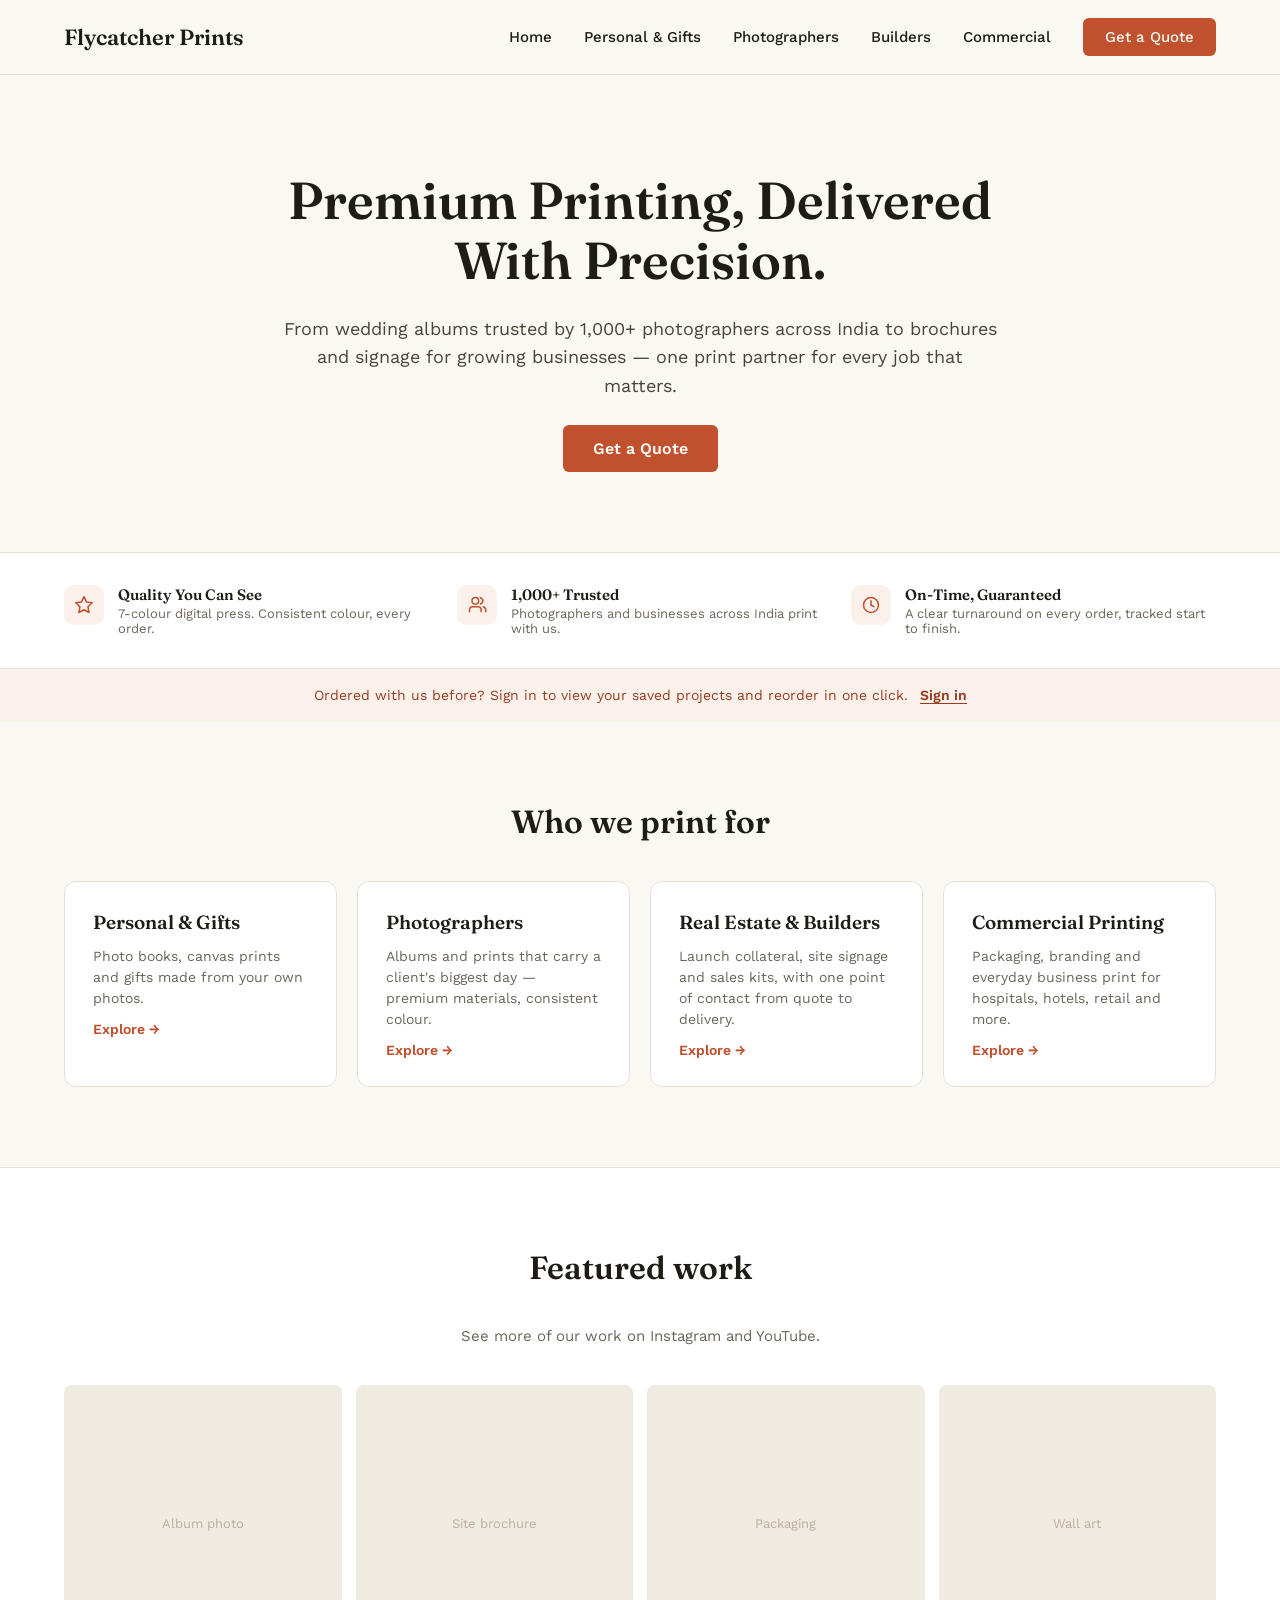
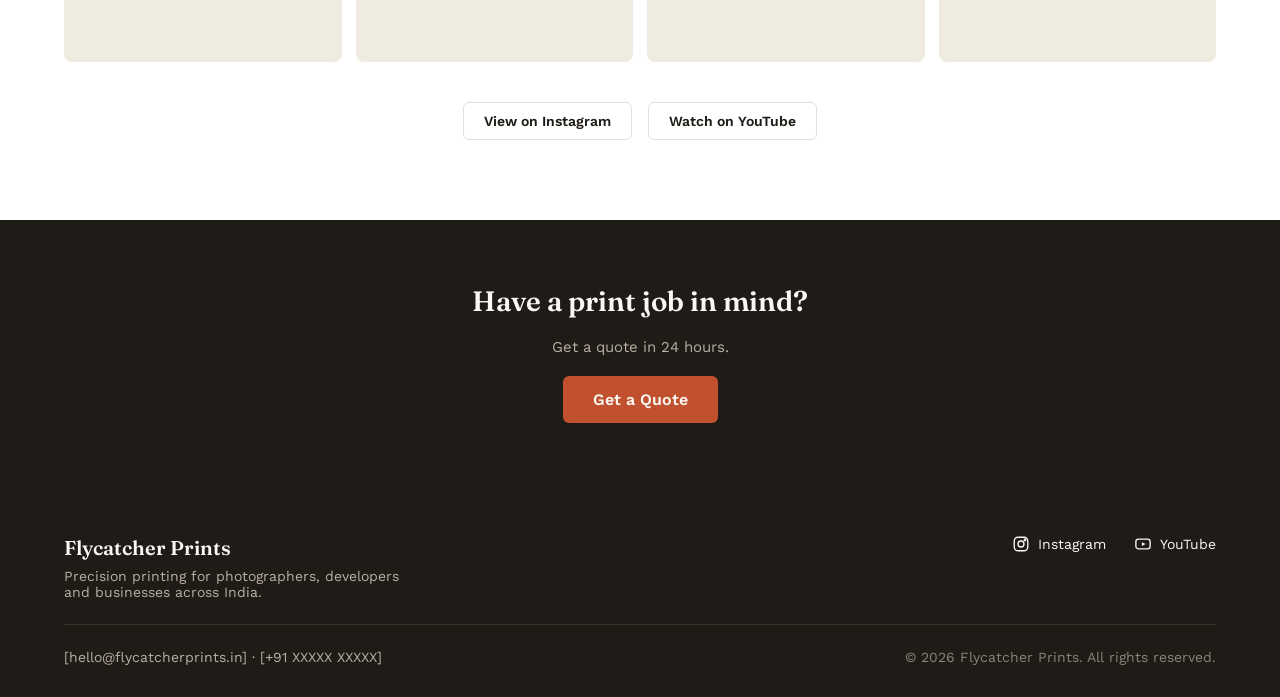
==== index.html @ 0218ae72 "Initial commit: Flycatcher Prints website (static HTML/CSS/JS)" ====
<!doctype html>
<html lang="en">
<head>
<meta charset="utf-8">
<meta name="viewport" content="width=device-width, initial-scale=1">
<title>Flycatcher Prints — Home</title>
<link rel="stylesheet" href="styles.css">
</head>
<body>

<header class="site-header">
  <a href="index.html" class="logo">Flycatcher Prints</a>
  <nav class="nav">
    <a href="index.html">Home</a>
    <a href="personal.html">Personal &amp; Gifts</a>
    <a href="photographers.html">Photographers</a>
    <a href="builders.html">Builders</a>
    <a href="commercial.html">Commercial</a>
    <a href="quote.html" class="cta">Get a Quote</a>
  </nav>
</header>

<section class="hero">
  <div class="hero-inner">
    <h1 class="display">Premium Printing, Delivered With Precision.</h1>
    <p>From wedding albums trusted by 1,000+ photographers across India to brochures and signage for growing businesses — one print partner for every job that matters.</p>
    <a href="quote.html" class="btn btn-lg">Get a Quote</a>
  </div>
</section>

<section class="trust-badges">
  <div class="container trust-grid">
    <div class="badge">
      <div class="badge-icon"><svg width="20" height="20" viewBox="0 0 24 24" fill="none" stroke="currentColor" stroke-width="1.8" stroke-linecap="round" stroke-linejoin="round"><path d="M12 2l2.9 6.3 6.9.9-5 4.9 1.2 6.9L12 17.7 5.9 21l1.2-6.9-5-4.9 6.9-.9L12 2z"/></svg></div>
      <div><div class="badge-title display">Quality You Can See</div><div class="badge-desc">7-colour digital press. Consistent colour, every order.</div></div>
    </div>
    <div class="badge">
      <div class="badge-icon"><svg width="20" height="20" viewBox="0 0 24 24" fill="none" stroke="currentColor" stroke-width="1.8" stroke-linecap="round" stroke-linejoin="round"><path d="M17 20v-2a4 4 0 0 0-4-4H7a4 4 0 0 0-4 4v2"/><circle cx="10" cy="7" r="4"/><path d="M22.5 20v-2a4 4 0 0 0-3-3.87"/><path d="M16 3.13a4 4 0 0 1 0 7.75"/></svg></div>
      <div><div class="badge-title display">1,000+ Trusted</div><div class="badge-desc">Photographers and businesses across India print with us.</div></div>
    </div>
    <div class="badge">
      <div class="badge-icon"><svg width="20" height="20" viewBox="0 0 24 24" fill="none" stroke="currentColor" stroke-width="1.8" stroke-linecap="round" stroke-linejoin="round"><circle cx="12" cy="12" r="9"/><path d="M12 7v5l3.5 2"/></svg></div>
      <div><div class="badge-title display">On-Time, Guaranteed</div><div class="badge-desc">A clear turnaround on every order, tracked start to finish.</div></div>
    </div>
  </div>
</section>

<section class="returning-strip">
  <div class="container returning-inner">
    <p>Ordered with us before? Sign in to view your saved projects and reorder in one click.</p>
    <a href="#">Sign in</a>
  </div>
</section>

<section class="section">
  <div class="section-inner">
    <h2 class="display">Who we print for</h2>
    <div class="card-grid">
      <a href="personal.html" class="card">
        <div class="card-title display">Personal &amp; Gifts</div>
        <div class="card-desc">Photo books, canvas prints and gifts made from your own photos.</div>
        <span class="card-link">Explore &rarr;</span>
      </a>
      <a href="photographers.html" class="card">
        <div class="card-title display">Photographers</div>
        <div class="card-desc">Albums and prints that carry a client's biggest day — premium materials, consistent colour.</div>
        <span class="card-link">Explore &rarr;</span>
      </a>
      <a href="builders.html" class="card">
        <div class="card-title display">Real Estate &amp; Builders</div>
        <div class="card-desc">Launch collateral, site signage and sales kits, with one point of contact from quote to delivery.</div>
        <span class="card-link">Explore &rarr;</span>
      </a>
      <a href="commercial.html" class="card">
        <div class="card-title display">Commercial Printing</div>
        <div class="card-desc">Packaging, branding and everyday business print for hospitals, hotels, retail and more.</div>
        <span class="card-link">Explore &rarr;</span>
      </a>
    </div>
  </div>
</section>

<section class="section" style="background:var(--surface);border-top:1px solid var(--border);">
  <div class="section-inner" style="text-align:center;">
    <h2 class="display">Featured work</h2>
    <p style="margin:0;color:var(--muted);font-size:15px;">See more of our work on Instagram and YouTube.</p>
    <div class="gallery">
      <div class="gtile square">Album photo</div>
      <div class="gtile square">Site brochure</div>
      <div class="gtile square">Packaging</div>
      <div class="gtile square">Wall art</div>
    </div>
    <div style="display:flex;gap:16px;justify-content:center;">
      <a href="#" style="color:var(--text);font-weight:600;font-size:14px;border:1px solid var(--border);padding:10px 20px;border-radius:6px;">View on Instagram</a>
      <a href="#" style="color:var(--text);font-weight:600;font-size:14px;border:1px solid var(--border);padding:10px 20px;border-radius:6px;">Watch on YouTube</a>
    </div>
  </div>
</section>

<section class="closing-cta">
  <h2 class="display">Have a print job in mind?</h2>
  <p>Get a quote in 24 hours.</p>
  <a href="quote.html" class="btn btn-lg">Get a Quote</a>
</section>

<footer class="site-footer">
  <div class="footer-top">
    <div class="footer-brand">
      <div class="footer-brand-name">Flycatcher Prints</div>
      <div class="footer-tagline">Precision printing for photographers, developers and businesses across India.</div>
    </div>
    <div class="footer-links">
      <a href="#" aria-label="Instagram" class="footer-link"><svg width="18" height="18" viewBox="0 0 24 24" fill="none" stroke="currentColor" stroke-width="1.8"><rect x="3" y="3" width="18" height="18" rx="5"/><circle cx="12" cy="12" r="4"/><circle cx="17.3" cy="6.7" r="1"/></svg>Instagram</a>
      <a href="#" aria-label="YouTube" class="footer-link"><svg width="18" height="18" viewBox="0 0 24 24" fill="none" stroke="currentColor" stroke-width="1.8"><rect x="2.5" y="5.5" width="19" height="13" rx="3.5"/><path d="M10.5 9.5l5 2.5-5 2.5z" fill="currentColor" stroke="none"/></svg>YouTube</a>
    </div>
  </div>
  <div class="footer-rule"></div>
  <div class="footer-bottom">
    <div class="footer-contact">[hello@flycatcherprints.in] &middot; [+91 XXXXX XXXXX]</div>
    <div class="footer-copy">&copy; 2026 Flycatcher Prints. All rights reserved.</div>
  </div>
</footer>

<script src="script.js"></script>
</body>
</html>
---- styles.css ----
@import url('https://fonts.googleapis.com/css2?family=Fraunces:opsz,wght@9..144,300;9..144,600&family=Work+Sans:wght@400;500;600&display=swap');

:root {
  --bg: #FAF8F3;
  --surface: #FFFFFF;
  --text: #1F1B16;
  --muted: #6B6459;
  --muted-2: #8A8377;
  --border: #E6E1D6;
  --accent: #C1502E;
  --accent-dark: #973D22;
  --accent-tint: #FBF1EA;
  --accent-tint-border: #E9C9B6;
  --footer-bg: #1F1B16;
  --footer-muted: #B8B0A2;
  --footer-border: #3A3428;
  --gallery-tile: #F0EBE0;
  --gallery-tile-text: #B8AFA0;
}

* { box-sizing: border-box; }

body {
  margin: 0;
  background: var(--bg);
  font-family: 'Work Sans', sans-serif;
  color: var(--text);
}

a { text-decoration: none; }

.display { font-family: 'Fraunces', serif; }

.container { max-width: 1160px; margin: 0 auto; }

/* Header */
.site-header {
  width: 100%;
  padding: 18px 64px;
  display: flex;
  align-items: center;
  justify-content: space-between;
  background: var(--bg);
  border-bottom: 1px solid var(--border);
  flex-wrap: wrap;
  gap: 16px;
}
.logo {
  font-family: 'Fraunces', serif;
  font-size: 22px;
  font-weight: 600;
  color: var(--text);
}
.nav { display: flex; align-items: center; gap: 32px; flex-wrap: wrap; }
.nav a { color: var(--text); font-size: 15px; font-weight: 500; }
.nav a:hover { color: var(--accent); }
.btn, .cta {
  display: inline-block;
  background: var(--accent);
  color: var(--bg) !important;
  padding: 10px 22px;
  border-radius: 6px;
  font-weight: 600;
  font-size: 15px;
  border: none;
  cursor: pointer;
}
.btn:hover, .cta:hover { background: var(--accent-dark); }
.btn-lg { padding: 14px 30px; font-size: 16px; }

/* Hero */
.hero {
  padding: 96px 64px 80px;
  display: flex;
  justify-content: center;
  text-align: center;
}
.hero-inner { max-width: 720px; display: flex; flex-direction: column; align-items: center; gap: 24px; }
.hero h1 { margin: 0; font-size: 52px; font-weight: 600; color: var(--text); line-height: 1.15; }
.hero p { margin: 0; font-size: 18px; color: #4A443A; line-height: 1.6; }

.page-hero { padding: 72px 64px 48px; display: flex; justify-content: center; text-align: center; }
.page-hero-inner { max-width: 760px; display: flex; flex-direction: column; align-items: center; gap: 20px; }
.eyebrow { color: var(--accent); font-weight: 600; font-size: 14px; letter-spacing: 0.04em; text-transform: uppercase; }
.page-hero h1 { margin: 0; font-size: 42px; font-weight: 600; color: var(--text); line-height: 1.2; }
.page-hero p { margin: 0; font-size: 17px; color: #4A443A; line-height: 1.6; }

/* Trust badges */
.trust-badges {
  padding: 32px 64px;
  background: var(--surface);
  border-top: 1px solid var(--border);
  border-bottom: 1px solid var(--border);
}
.trust-grid { display: grid; grid-template-columns: repeat(3, minmax(0, 1fr)); gap: 28px; }
.badge { display: flex; align-items: flex-start; gap: 14px; }
.badge-icon {
  flex: 0 0 auto; width: 40px; height: 40px; border-radius: 10px;
  background: var(--accent-tint); display: flex; align-items: center; justify-content: center; color: var(--accent);
}
.badge-title { font-size: 15px; font-weight: 600; color: var(--text); }
.badge-desc { font-size: 13px; color: var(--muted); margin-top: 2px; }

/* Returning customer strip */
.returning-strip {
  padding: 18px 64px;
  background: var(--accent-tint);
  display: flex;
  justify-content: center;
}
.returning-inner {
  display: flex; align-items: center; justify-content: space-between; flex-wrap: wrap; gap: 12px;
}
.returning-inner p { margin: 0; font-size: 14px; color: var(--accent-dark); }
.returning-inner a { font-size: 14px; font-weight: 600; color: var(--accent-dark); border-bottom: 1px solid var(--accent-dark); }

/* Section */
.section { padding: 80px 64px; display: flex; justify-content: center; }
.section-tight { padding: 56px 64px 24px; display: flex; justify-content: center; }
.section h2 { margin: 0; font-size: 32px; font-weight: 600; color: var(--text); text-align: center; }
.section-inner { max-width: 1160px; width: 100%; display: flex; flex-direction: column; gap: 40px; }

/* Cards (who we print for) */
.card-grid { display: grid; grid-template-columns: repeat(4, minmax(0, 1fr)); gap: 20px; }
.card {
  background: var(--surface); border: 1px solid var(--border); border-radius: 12px;
  padding: 28px; display: flex; flex-direction: column; gap: 12px; transition: border-color .15s;
}
.card:hover { border-color: var(--accent); }
.card-title { font-size: 19px; font-weight: 600; color: var(--text); }
.card-desc { color: var(--muted); font-size: 14px; line-height: 1.5; }
.card-link { color: var(--accent); font-size: 14px; font-weight: 600; }

/* Product items */
.item-grid { display: grid; grid-template-columns: repeat(3, minmax(0, 1fr)); gap: 20px; }
.item-grid.cols-4 { grid-template-columns: repeat(4, minmax(0, 1fr)); }
.item {
  background: var(--surface); border: 1px solid var(--border); border-radius: 12px;
  padding: 24px; display: flex; flex-direction: column; gap: 6px;
}
.item-title { font-size: 17px; font-weight: 600; color: var(--text); }
.item-desc { font-size: 14px; color: var(--muted); }
.item-turn { font-size: 12px; color: var(--accent); font-weight: 600; margin-top: 6px; }

/* Chips */
.chip-row { display: flex; flex-wrap: wrap; gap: 10px; }
.chip { border: 1px solid var(--border); border-radius: 20px; padding: 8px 18px; font-size: 14px; color: #4A443A; background: var(--surface); }
.chip-note { font-size: 13px; color: var(--gallery-tile-text); }

/* Gallery */
.gallery { display: grid; grid-template-columns: repeat(4, minmax(0, 1fr)); gap: 14px; }
.gtile {
  background: var(--gallery-tile); border-radius: 8px; display: flex; align-items: center; justify-content: center;
  color: var(--gallery-tile-text); font-size: 13px;
}
.gtile.tall { aspect-ratio: 3/4; }
.gtile.square { aspect-ratio: 1; }

/* FAQ */
.faq-wrap { max-width: 760px; width: 100%; display: flex; flex-direction: column; }
.faq-heading { margin: 32px 0 8px; font-size: 22px; font-weight: 600; color: var(--text); }
.faq-item { border-bottom: 1px solid var(--border); }
.faq-q {
  font-family: 'Fraunces', serif; font-size: 17px; font-weight: 600; color: var(--text);
  display: flex; justify-content: space-between; align-items: center; cursor: pointer;
  width: 100%; background: none; border: none; text-align: left; padding: 18px 0;
}
.faq-a { font-size: 14px; color: var(--muted); line-height: 1.6; padding: 0 0 18px 0; display: none; }
.faq-item.open .faq-a { display: block; }

/* Closing CTA */
.closing-cta {
  padding: 64px; background: var(--footer-bg); display: flex; flex-direction: column;
  align-items: center; gap: 20px; text-align: center;
}
.closing-cta h2 { margin: 0; font-size: 28px; font-weight: 600; color: var(--bg); }
.closing-cta p { margin: 0; color: var(--footer-muted); font-size: 15px; }

/* Footer */
.site-footer { padding: 48px 64px 32px; background: var(--footer-bg); display: flex; flex-direction: column; gap: 24px; }
.footer-top { display: flex; justify-content: space-between; align-items: flex-start; flex-wrap: wrap; gap: 24px; }
.footer-brand { display: flex; flex-direction: column; gap: 8px; max-width: 360px; }
.footer-brand-name { font-family: 'Fraunces', serif; font-size: 20px; font-weight: 600; color: var(--bg); }
.footer-tagline { color: var(--footer-muted); font-size: 14px; }
.footer-links { display: flex; gap: 28px; }
.footer-link { color: var(--bg); font-size: 14px; display: flex; align-items: center; gap: 8px; }
.footer-link:hover { color: #E6C9B8; }
.footer-rule { height: 1px; background: var(--footer-border); }
.footer-bottom { display: flex; justify-content: space-between; flex-wrap: wrap; gap: 12px; }
.footer-contact { color: var(--footer-muted); font-size: 14px; }
.footer-copy { color: var(--muted-2); font-size: 14px; }

/* Quote form */
.quote-wrap { padding: 64px; display: flex; justify-content: center; }
.quote-inner { max-width: 640px; width: 100%; display: flex; flex-direction: column; gap: 28px; }
.quote-head { display: flex; flex-direction: column; gap: 10px; text-align: center; }
.quote-head h1 { margin: 0; font-size: 34px; font-weight: 600; color: var(--text); }
.quote-head p { margin: 0; color: var(--muted); font-size: 15px; }

.steps {
  display: grid; grid-template-columns: repeat(4, minmax(0, 1fr)); gap: 12px;
  background: var(--surface); border: 1px solid var(--border); border-radius: 12px; padding: 24px 20px;
}
.step { display: flex; flex-direction: column; gap: 6px; align-items: center; text-align: center; }
.step-num {
  width: 32px; height: 32px; border-radius: 50%; background: var(--accent); color: var(--bg);
  display: flex; align-items: center; justify-content: center; font-family: 'Fraunces', serif; font-weight: 600; font-size: 15px;
}
.step-title { font-size: 12px; color: var(--text); font-weight: 600; }
.step-desc { font-size: 11px; color: var(--muted-2); }

.form-card { display: flex; flex-direction: column; gap: 18px; background: var(--surface); border: 1px solid var(--border); border-radius: 12px; padding: 32px; }
.field { display: flex; flex-direction: column; gap: 6px; }
.field-row { display: grid; grid-template-columns: repeat(2, minmax(0, 1fr)); gap: 16px; }
.label { font-size: 13px; font-weight: 600; color: var(--text); }
.input, select.input, textarea.input {
  font-family: 'Work Sans', sans-serif; font-size: 15px; color: var(--text); background: var(--surface);
  border: 1px solid #D9D2C4; border-radius: 6px; padding: 11px 14px; width: 100%;
}
.input:focus { outline: 2px solid var(--accent); outline-offset: 1px; }
textarea.input { resize: vertical; min-height: 90px; }

.price-box {
  background: var(--accent-tint); border: 1px solid var(--accent-tint-border); border-radius: 8px;
  padding: 14px 16px; display: none; flex-direction: column; gap: 2px;
}
.price-box.show { display: flex; }
.price-box .price-value { font-size: 13px; color: var(--accent-dark); font-weight: 600; }
.price-box .price-note { font-size: 12px; color: #B08066; }

.confirmation {
  display: none; flex-direction: column; gap: 12px; align-items: center; text-align: center;
  background: var(--surface); border: 1px solid var(--border); border-radius: 12px; padding: 48px 32px;
}
.confirmation.show { display: flex; }
.confirmation h2 { font-size: 22px; font-weight: 600; color: var(--text); margin: 0; }
.confirmation p { margin: 0; color: var(--muted); font-size: 15px; max-width: 380px; }

@media (max-width: 900px) {
  .card-grid { grid-template-columns: repeat(2, minmax(0, 1fr)); }
  .item-grid, .item-grid.cols-4 { grid-template-columns: repeat(2, minmax(0, 1fr)); }
  .gallery { grid-template-columns: repeat(2, minmax(0, 1fr)); }
  .trust-grid { grid-template-columns: 1fr; }
  .steps { grid-template-columns: repeat(2, minmax(0, 1fr)); }
  .field-row { grid-template-columns: 1fr; }
  .hero h1, .page-hero h1 { font-size: 32px; }
}
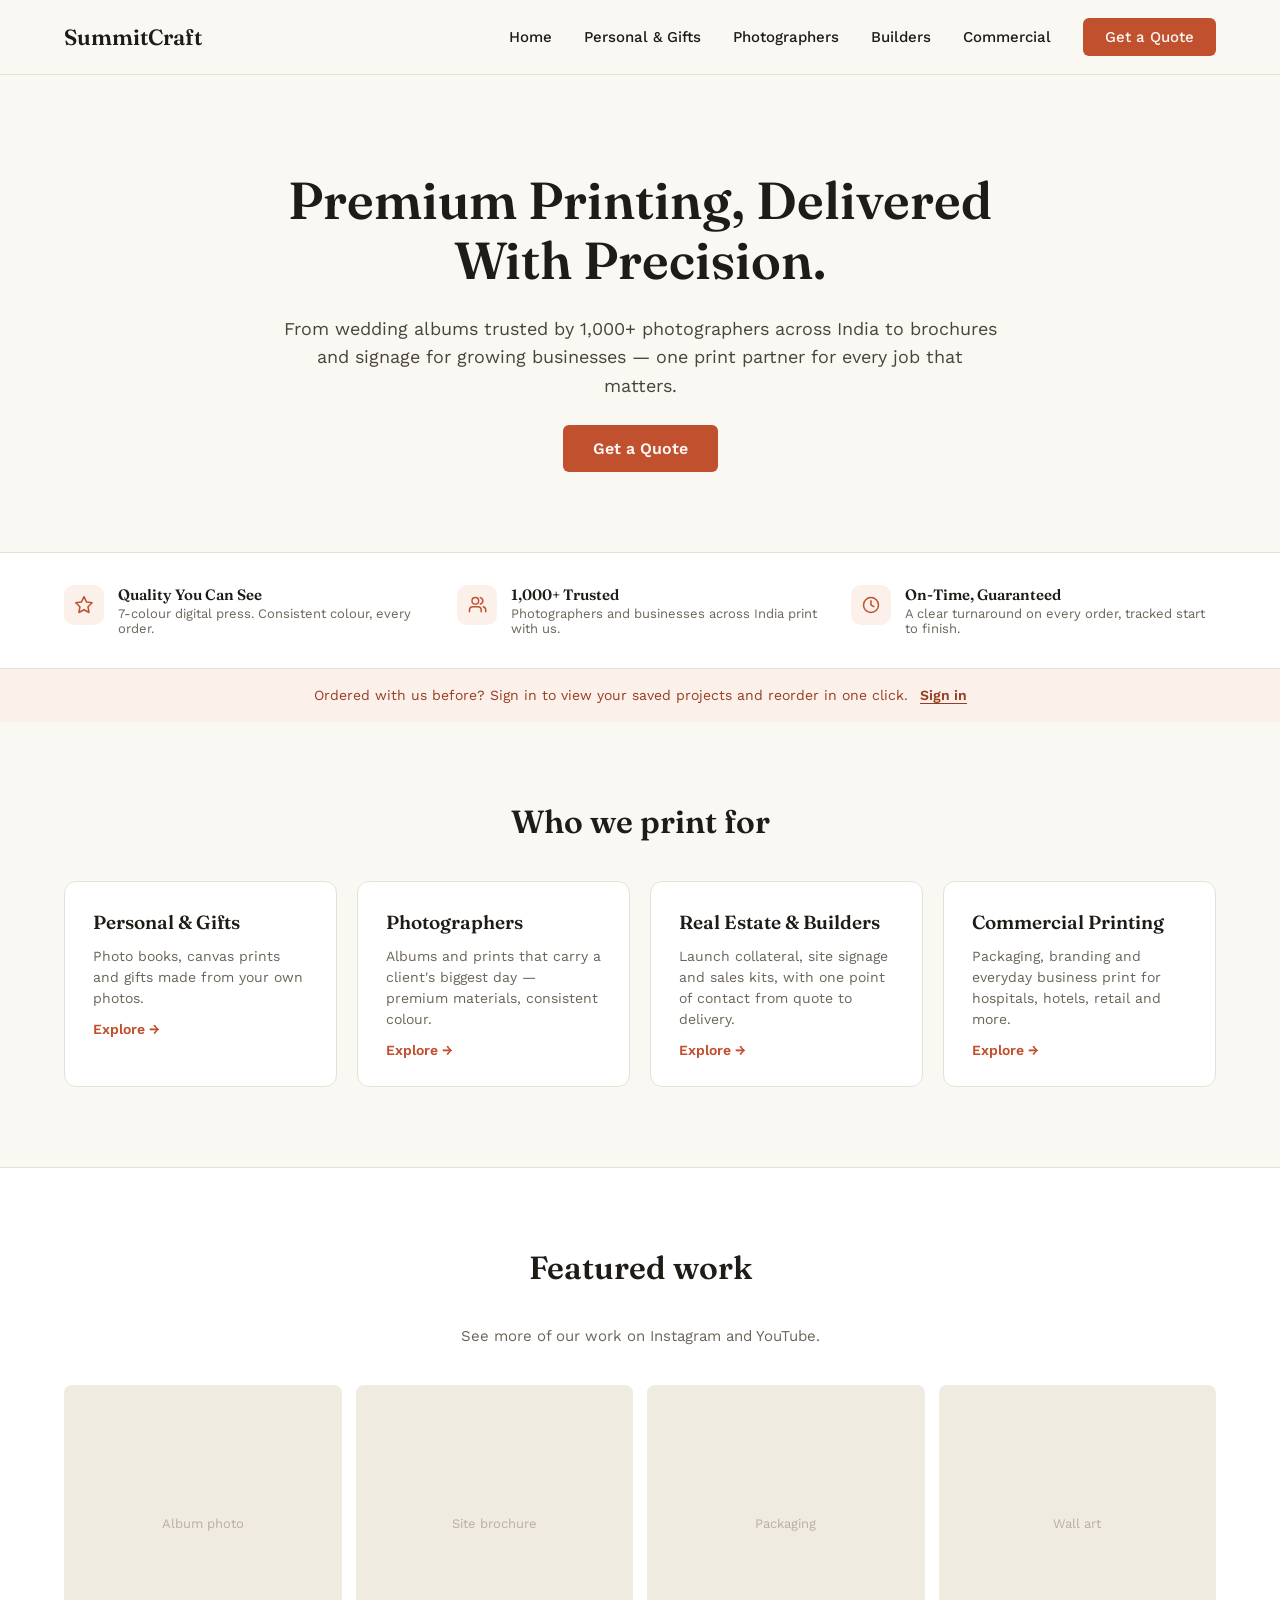
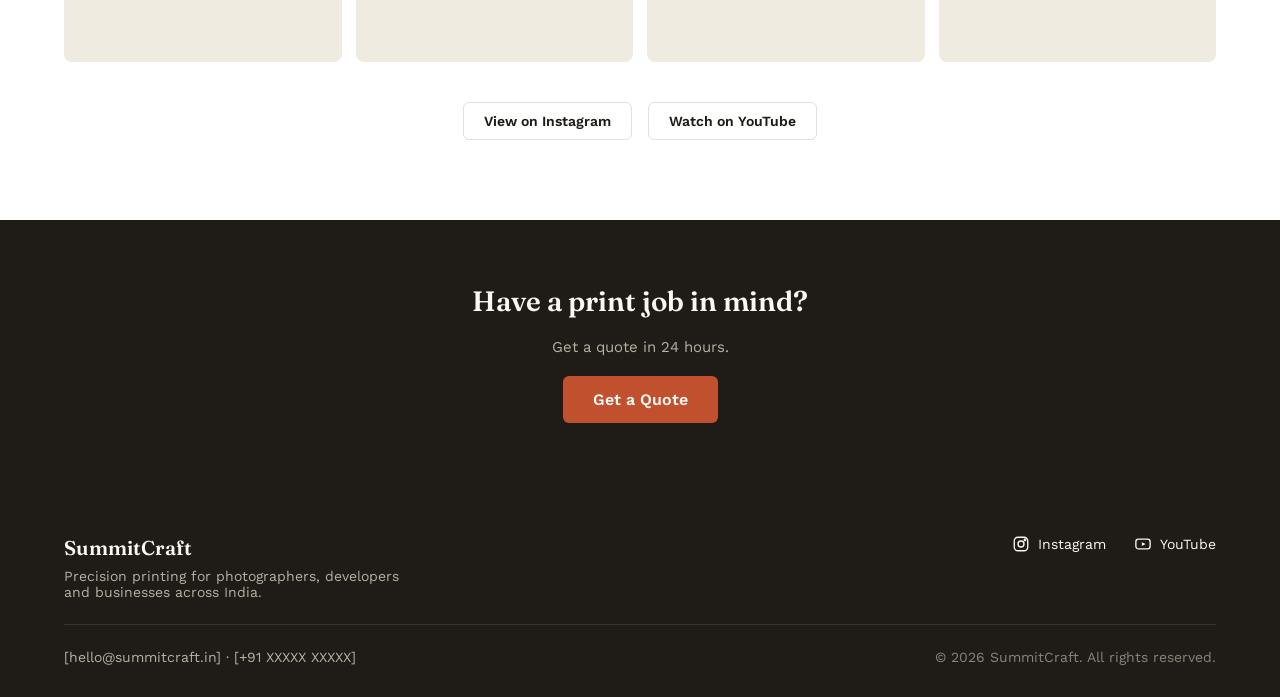
==== commit 305e88f2: "Rename site from Flycatcher Prints to SummitCraft Update the logo, page titles, footer brand, copyri" ====
--- a/index.html
+++ b/index.html
@@ -3,13 +3,13 @@
 <head>
 <meta charset="utf-8">
 <meta name="viewport" content="width=device-width, initial-scale=1">
-<title>Flycatcher Prints — Home</title>
+<title>SummitCraft — Home</title>
 <link rel="stylesheet" href="styles.css">
 </head>
 <body>
 
 <header class="site-header">
-  <a href="index.html" class="logo">Flycatcher Prints</a>
+  <a href="index.html" class="logo">SummitCraft</a>
   <nav class="nav">
     <a href="index.html">Home</a>
     <a href="personal.html">Personal &amp; Gifts</a>
@@ -106,7 +106,7 @@
 <footer class="site-footer">
   <div class="footer-top">
     <div class="footer-brand">
-      <div class="footer-brand-name">Flycatcher Prints</div>
+      <div class="footer-brand-name">SummitCraft</div>
       <div class="footer-tagline">Precision printing for photographers, developers and businesses across India.</div>
     </div>
     <div class="footer-links">
@@ -116,8 +116,8 @@
   </div>
   <div class="footer-rule"></div>
   <div class="footer-bottom">
-    <div class="footer-contact">[hello@flycatcherprints.in] &middot; [+91 XXXXX XXXXX]</div>
-    <div class="footer-copy">&copy; 2026 Flycatcher Prints. All rights reserved.</div>
+    <div class="footer-contact">[hello@summitcraft.in] &middot; [+91 XXXXX XXXXX]</div>
+    <div class="footer-copy">&copy; 2026 SummitCraft. All rights reserved.</div>
   </div>
 </footer>
 
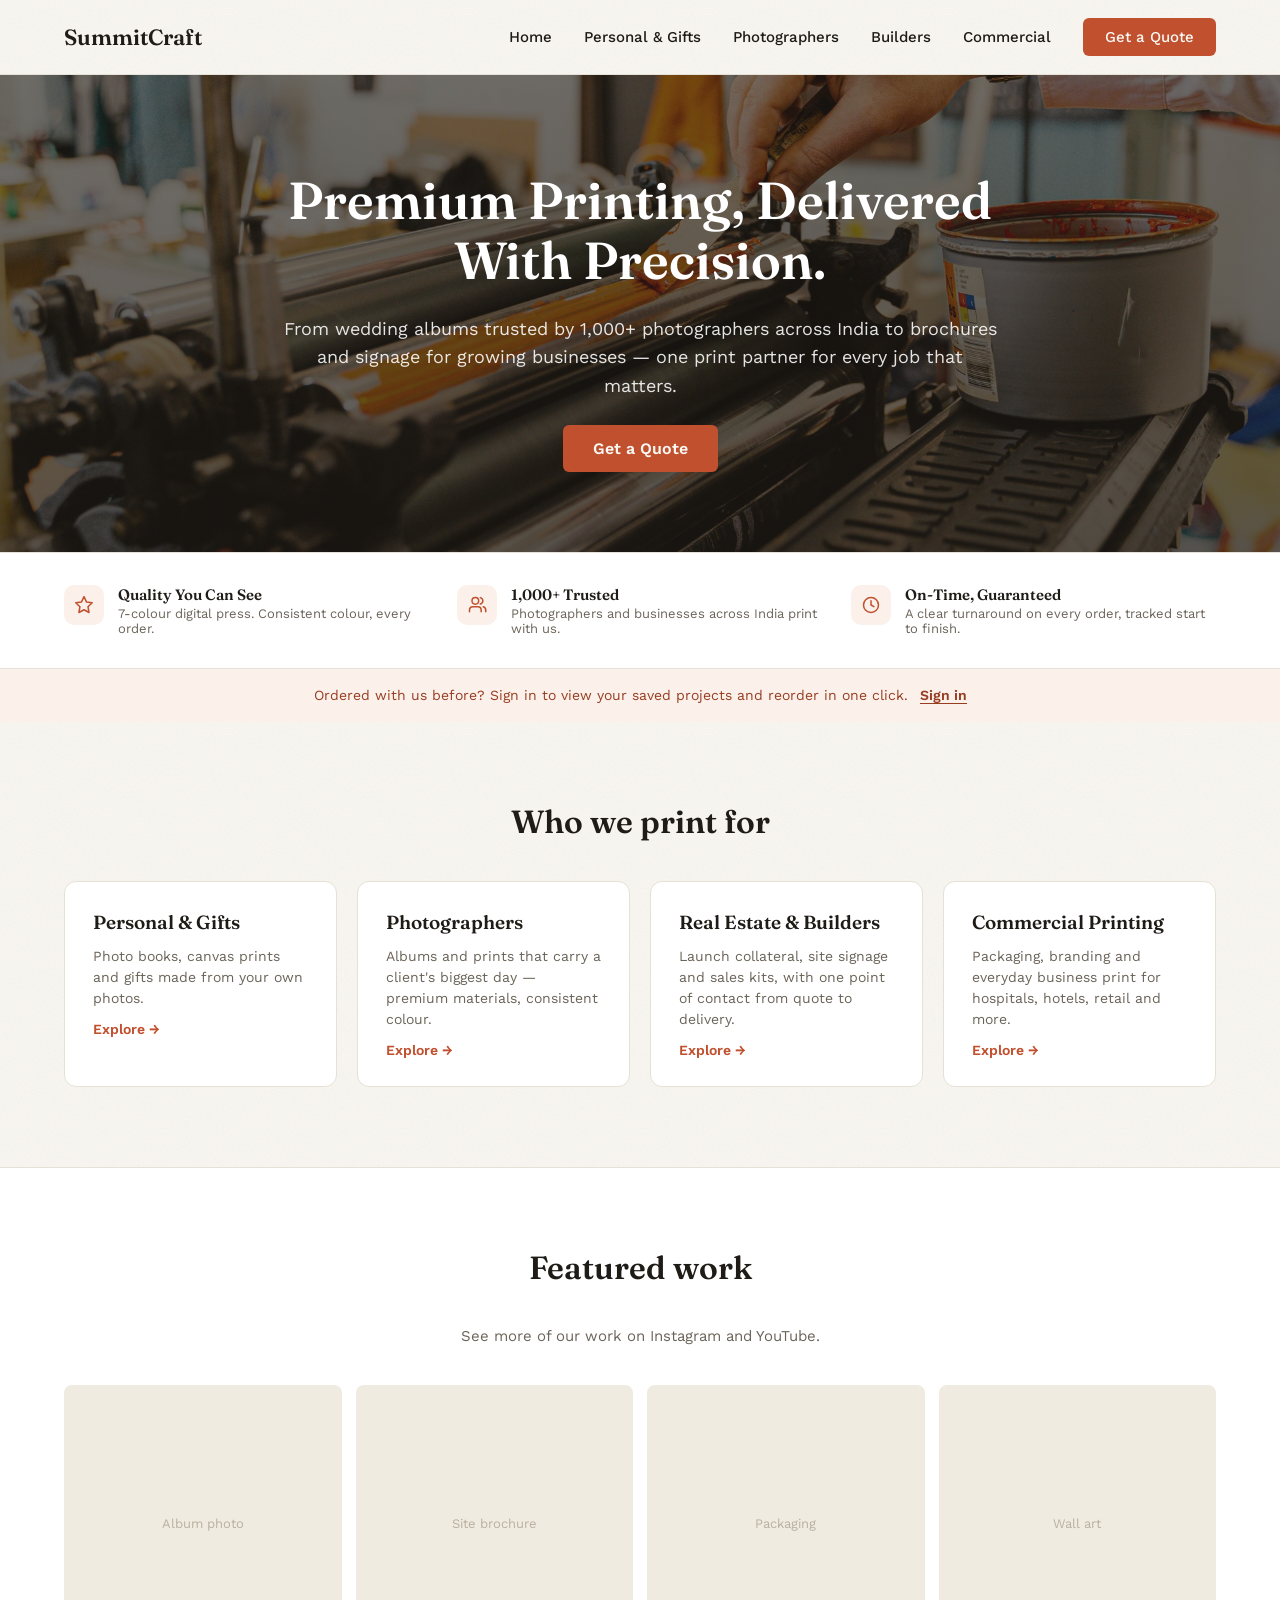
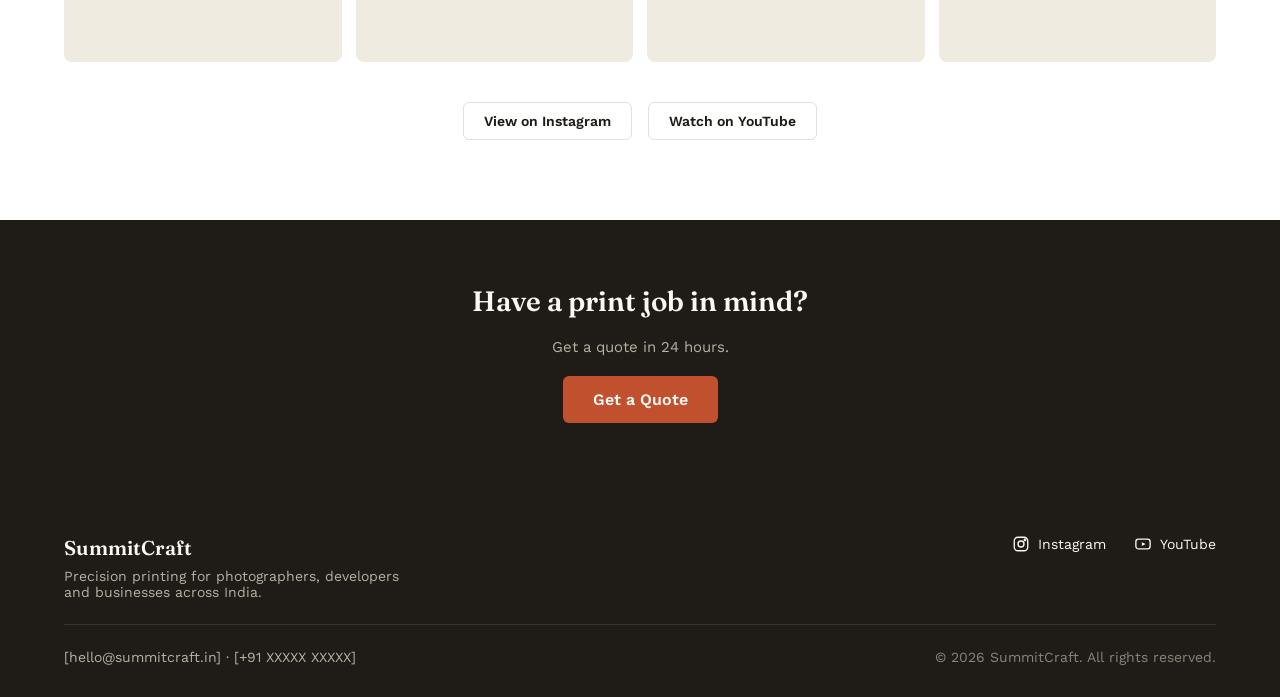
==== commit fa365809: "Add photo banners to page heroes Each page hero now uses a darkened background photo from images/ (f" ====
--- a/index.html
+++ b/index.html
@@ -20,7 +20,7 @@
   </nav>
 </header>
 
-<section class="hero">
+<section class="hero hero-photo" style="--hero-img: url('images/home-hero.jpg');">
   <div class="hero-inner">
     <h1 class="display">Premium Printing, Delivered With Precision.</h1>
     <p>From wedding albums trusted by 1,000+ photographers across India to brochures and signage for growing businesses — one print partner for every job that matters.</p>
--- a/styles.css
+++ b/styles.css
@@ -22,7 +22,7 @@
 
 body {
   margin: 0;
-  background: var(--bg);
+  background: var(--bg) url('images/paper-texture.svg');
   font-family: 'Work Sans', sans-serif;
   color: var(--text);
 }
@@ -40,7 +40,7 @@
   display: flex;
   align-items: center;
   justify-content: space-between;
-  background: var(--bg);
+  background: transparent;
   border-bottom: 1px solid var(--border);
   flex-wrap: wrap;
   gap: 16px;
@@ -85,6 +85,18 @@
 .page-hero h1 { margin: 0; font-size: 42px; font-weight: 600; color: var(--text); line-height: 1.2; }
 .page-hero p { margin: 0; font-size: 17px; color: #4A443A; line-height: 1.6; }
 
+/* Photo backgrounds on hero banners — each page sets --hero-img; photos live in images/ */
+.hero-photo {
+  background:
+    linear-gradient(rgba(31, 27, 22, 0.62), rgba(31, 27, 22, 0.74)),
+    var(--hero-img) center / cover no-repeat;
+  background-color: var(--footer-bg);
+}
+.page-hero.hero-photo { padding: 104px 64px 88px; }
+.hero-photo h1 { color: #FFFFFF; }
+.hero-photo p { color: rgba(255, 255, 255, 0.88); }
+.hero-photo .eyebrow { color: #F2B79C; }
+
 /* Trust badges */
 .trust-badges {
   padding: 32px 64px;
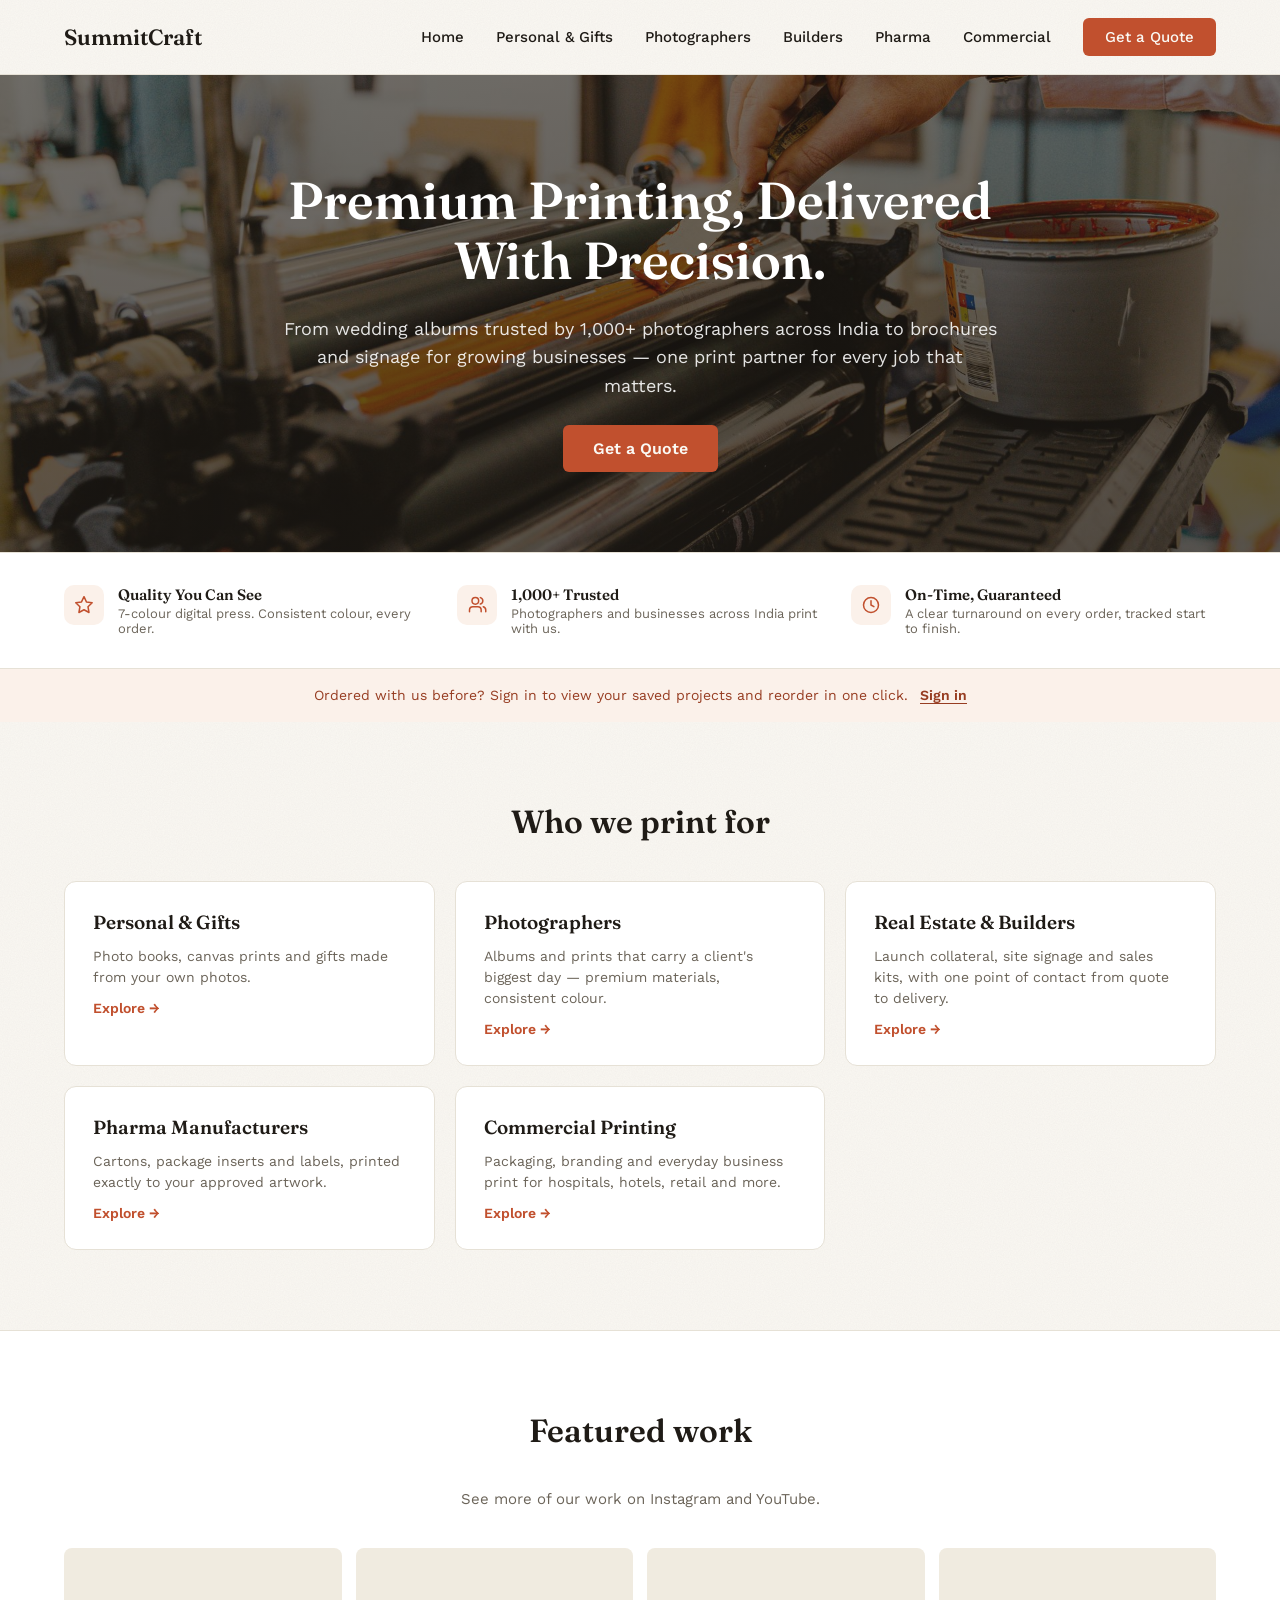
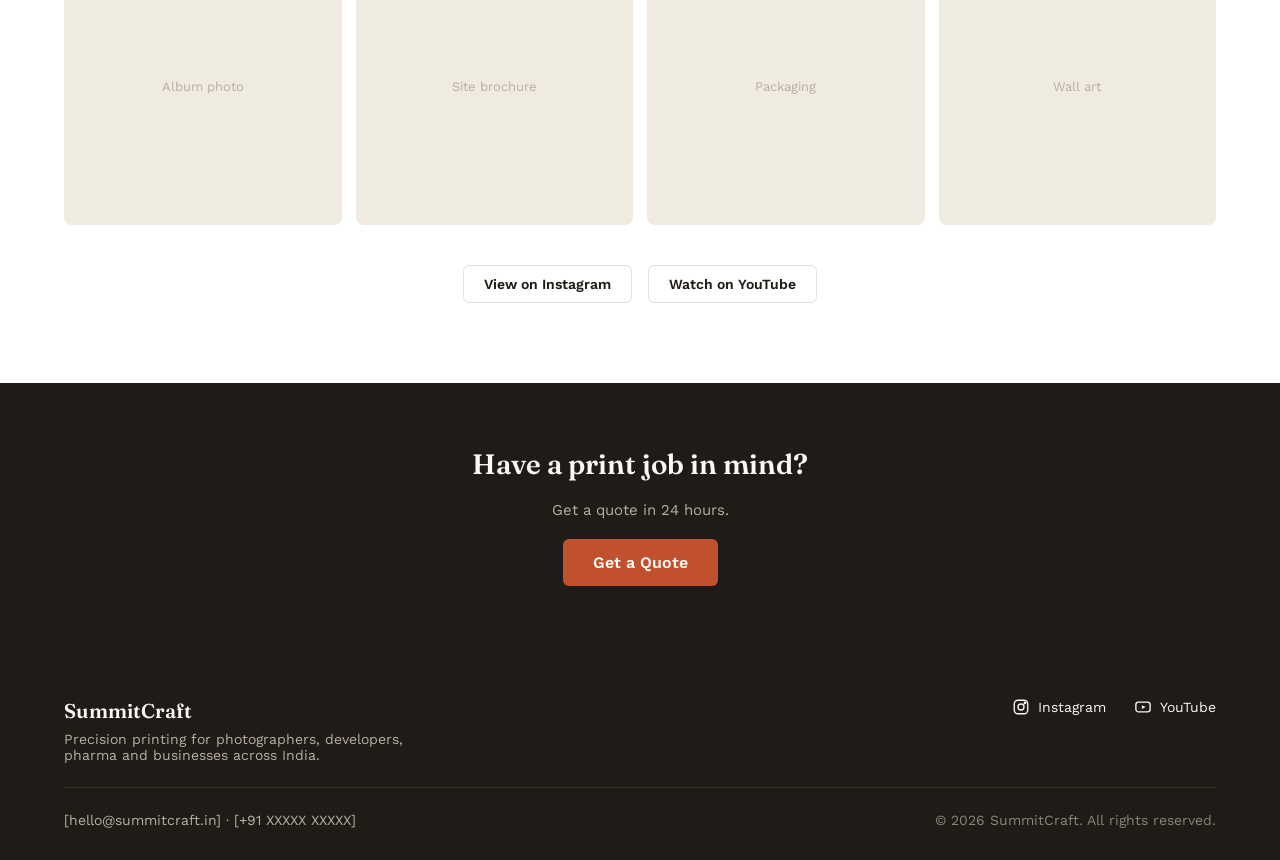
==== commit 48a195ff: "Add Pharma Manufacturers page New pharma.html (cartons, package inserts, labels, batch/barcode print" ====
--- a/index.html
+++ b/index.html
@@ -15,6 +15,7 @@
     <a href="personal.html">Personal &amp; Gifts</a>
     <a href="photographers.html">Photographers</a>
     <a href="builders.html">Builders</a>
+    <a href="pharma.html">Pharma</a>
     <a href="commercial.html">Commercial</a>
     <a href="quote.html" class="cta">Get a Quote</a>
   </nav>
@@ -71,6 +72,11 @@
         <div class="card-desc">Launch collateral, site signage and sales kits, with one point of contact from quote to delivery.</div>
         <span class="card-link">Explore &rarr;</span>
       </a>
+      <a href="pharma.html" class="card">
+        <div class="card-title display">Pharma Manufacturers</div>
+        <div class="card-desc">Cartons, package inserts and labels, printed exactly to your approved artwork.</div>
+        <span class="card-link">Explore &rarr;</span>
+      </a>
       <a href="commercial.html" class="card">
         <div class="card-title display">Commercial Printing</div>
         <div class="card-desc">Packaging, branding and everyday business print for hospitals, hotels, retail and more.</div>
@@ -107,7 +113,7 @@
   <div class="footer-top">
     <div class="footer-brand">
       <div class="footer-brand-name">SummitCraft</div>
-      <div class="footer-tagline">Precision printing for photographers, developers and businesses across India.</div>
+      <div class="footer-tagline">Precision printing for photographers, developers, pharma and businesses across India.</div>
     </div>
     <div class="footer-links">
       <a href="#" aria-label="Instagram" class="footer-link"><svg width="18" height="18" viewBox="0 0 24 24" fill="none" stroke="currentColor" stroke-width="1.8"><rect x="3" y="3" width="18" height="18" rx="5"/><circle cx="12" cy="12" r="4"/><circle cx="17.3" cy="6.7" r="1"/></svg>Instagram</a>
--- a/styles.css
+++ b/styles.css
@@ -133,7 +133,7 @@
 .section-inner { max-width: 1160px; width: 100%; display: flex; flex-direction: column; gap: 40px; }
 
 /* Cards (who we print for) */
-.card-grid { display: grid; grid-template-columns: repeat(4, minmax(0, 1fr)); gap: 20px; }
+.card-grid { display: grid; grid-template-columns: repeat(3, minmax(0, 1fr)); gap: 20px; }
 .card {
   background: var(--surface); border: 1px solid var(--border); border-radius: 12px;
   padding: 28px; display: flex; flex-direction: column; gap: 12px; transition: border-color .15s;
@@ -220,6 +220,9 @@
 }
 .step-title { font-size: 12px; color: var(--text); font-weight: 600; }
 .step-desc { font-size: 11px; color: var(--muted-2); }
+.steps-lg { gap: 24px; }
+.steps-lg .step-title { font-size: 15px; }
+.steps-lg .step-desc { font-size: 13px; line-height: 1.5; max-width: 220px; }
 
 .form-card { display: flex; flex-direction: column; gap: 18px; background: var(--surface); border: 1px solid var(--border); border-radius: 12px; padding: 32px; }
 .field { display: flex; flex-direction: column; gap: 6px; }
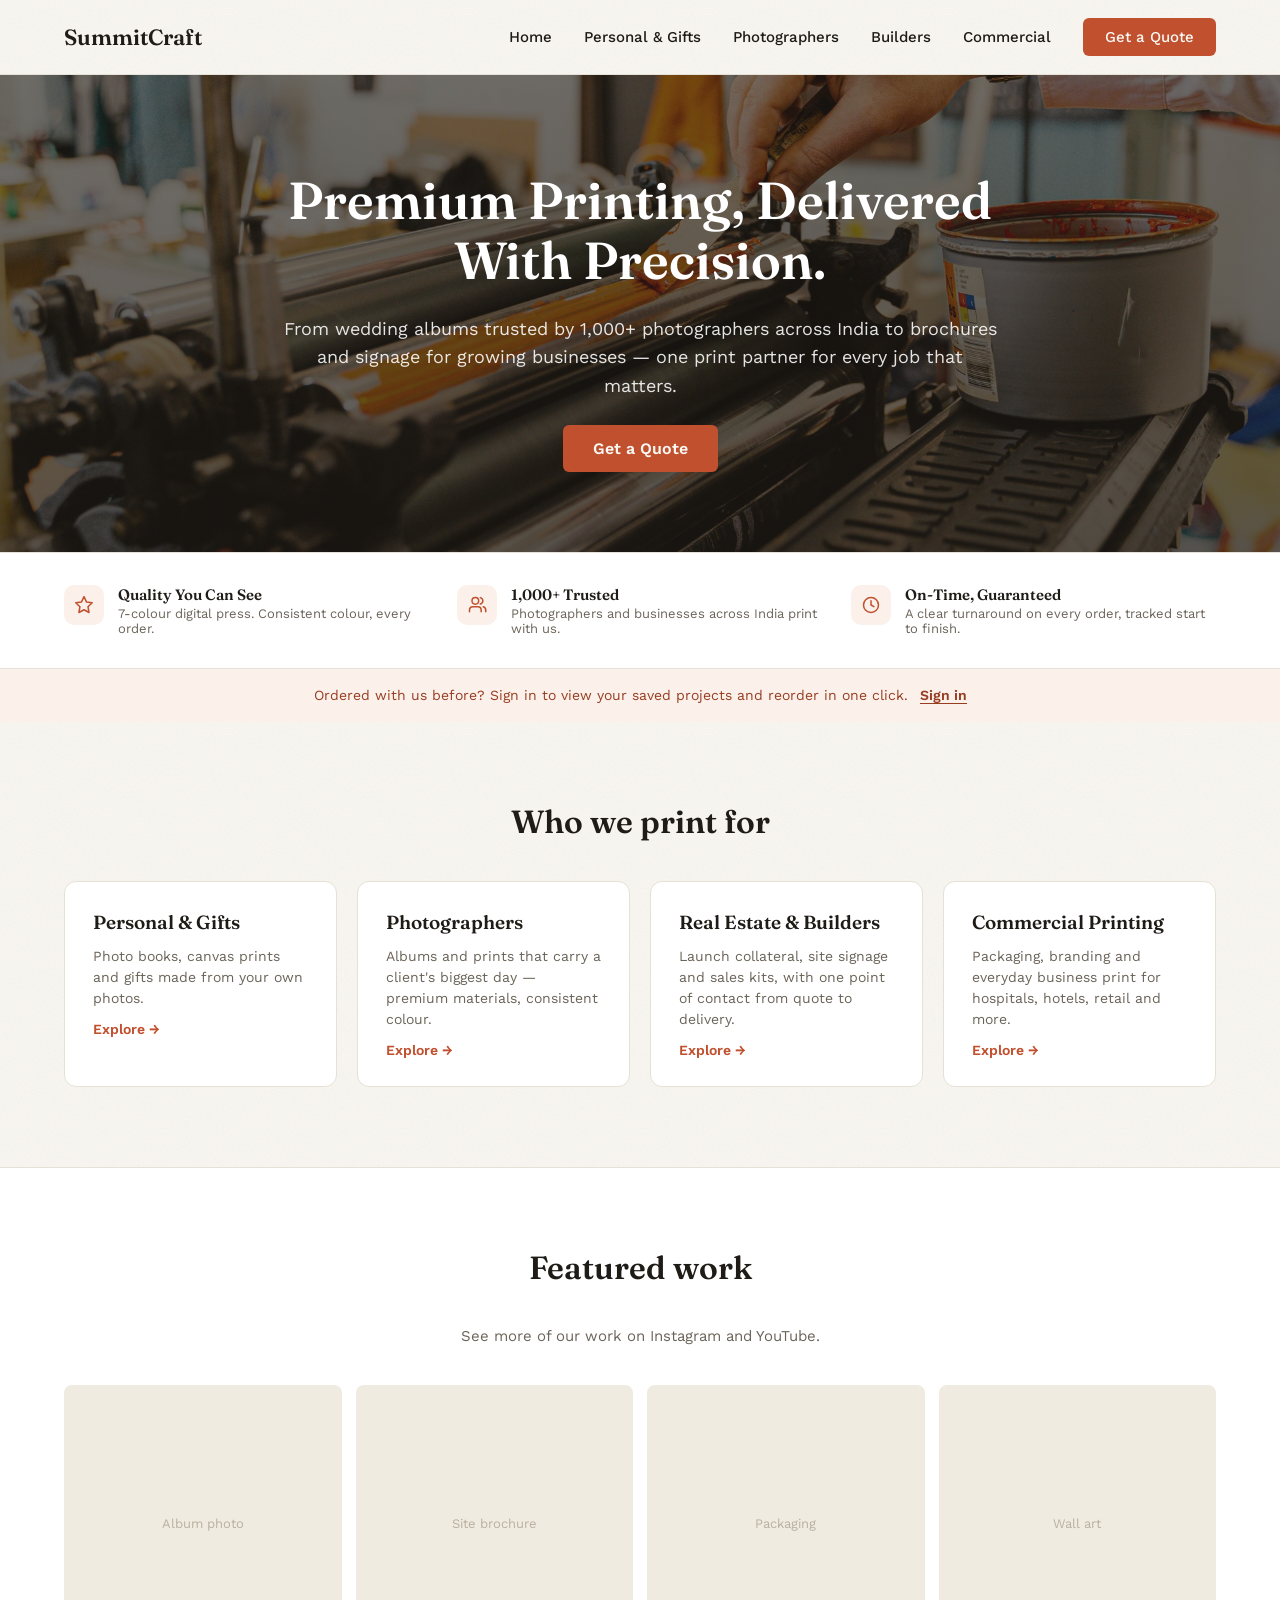
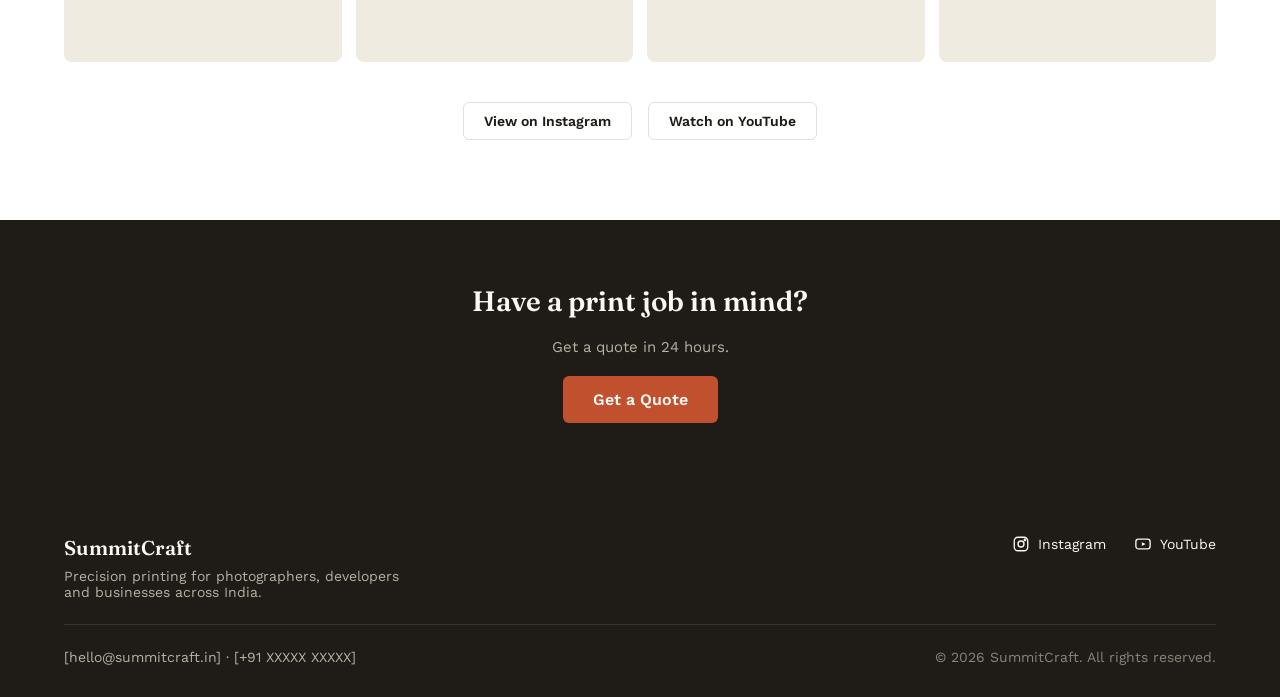
==== commit 4401925b: "Fix layout on phones and tablets The site had no phone breakpoint: 64px side padding and two-column " ====
--- a/index.html
+++ b/index.html
@@ -15,7 +15,6 @@
     <a href="personal.html">Personal &amp; Gifts</a>
     <a href="photographers.html">Photographers</a>
     <a href="builders.html">Builders</a>
-    <a href="pharma.html">Pharma</a>
     <a href="commercial.html">Commercial</a>
     <a href="quote.html" class="cta">Get a Quote</a>
   </nav>
@@ -72,11 +71,6 @@
         <div class="card-desc">Launch collateral, site signage and sales kits, with one point of contact from quote to delivery.</div>
         <span class="card-link">Explore &rarr;</span>
       </a>
-      <a href="pharma.html" class="card">
-        <div class="card-title display">Pharma Manufacturers</div>
-        <div class="card-desc">Cartons, package inserts and labels, printed exactly to your approved artwork.</div>
-        <span class="card-link">Explore &rarr;</span>
-      </a>
       <a href="commercial.html" class="card">
         <div class="card-title display">Commercial Printing</div>
         <div class="card-desc">Packaging, branding and everyday business print for hospitals, hotels, retail and more.</div>
@@ -96,7 +90,7 @@
       <div class="gtile square">Packaging</div>
       <div class="gtile square">Wall art</div>
     </div>
-    <div style="display:flex;gap:16px;justify-content:center;">
+    <div style="display:flex;flex-wrap:wrap;gap:16px;justify-content:center;">
       <a href="#" style="color:var(--text);font-weight:600;font-size:14px;border:1px solid var(--border);padding:10px 20px;border-radius:6px;">View on Instagram</a>
       <a href="#" style="color:var(--text);font-weight:600;font-size:14px;border:1px solid var(--border);padding:10px 20px;border-radius:6px;">Watch on YouTube</a>
     </div>
@@ -113,7 +107,7 @@
   <div class="footer-top">
     <div class="footer-brand">
       <div class="footer-brand-name">SummitCraft</div>
-      <div class="footer-tagline">Precision printing for photographers, developers, pharma and businesses across India.</div>
+      <div class="footer-tagline">Precision printing for photographers, developers and businesses across India.</div>
     </div>
     <div class="footer-links">
       <a href="#" aria-label="Instagram" class="footer-link"><svg width="18" height="18" viewBox="0 0 24 24" fill="none" stroke="currentColor" stroke-width="1.8"><rect x="3" y="3" width="18" height="18" rx="5"/><circle cx="12" cy="12" r="4"/><circle cx="17.3" cy="6.7" r="1"/></svg>Instagram</a>
--- a/styles.css
+++ b/styles.css
@@ -133,7 +133,7 @@
 .section-inner { max-width: 1160px; width: 100%; display: flex; flex-direction: column; gap: 40px; }
 
 /* Cards (who we print for) */
-.card-grid { display: grid; grid-template-columns: repeat(3, minmax(0, 1fr)); gap: 20px; }
+.card-grid { display: grid; grid-template-columns: repeat(4, minmax(0, 1fr)); gap: 20px; }
 .card {
   background: var(--surface); border: 1px solid var(--border); border-radius: 12px;
   padding: 28px; display: flex; flex-direction: column; gap: 12px; transition: border-color .15s;
@@ -220,9 +220,6 @@
 }
 .step-title { font-size: 12px; color: var(--text); font-weight: 600; }
 .step-desc { font-size: 11px; color: var(--muted-2); }
-.steps-lg { gap: 24px; }
-.steps-lg .step-title { font-size: 15px; }
-.steps-lg .step-desc { font-size: 13px; line-height: 1.5; max-width: 220px; }
 
 .form-card { display: flex; flex-direction: column; gap: 18px; background: var(--surface); border: 1px solid var(--border); border-radius: 12px; padding: 32px; }
 .field { display: flex; flex-direction: column; gap: 6px; }
@@ -259,4 +256,42 @@
   .steps { grid-template-columns: repeat(2, minmax(0, 1fr)); }
   .field-row { grid-template-columns: 1fr; }
   .hero h1, .page-hero h1 { font-size: 32px; }
-}
+  .site-header, .hero, .page-hero, .page-hero.hero-photo, .trust-badges, .returning-strip,
+  .section, .section-tight, .closing-cta, .site-footer, .quote-wrap { padding-left: 32px; padding-right: 32px; }
+}
+
+/* Phones — 16px side gutter, single-column cards */
+@media (max-width: 600px) {
+  .site-header, .hero, .page-hero, .page-hero.hero-photo, .trust-badges, .returning-strip,
+  .section, .section-tight, .closing-cta, .site-footer, .quote-wrap { padding-left: 16px; padding-right: 16px; }
+
+  .site-header { padding-top: 14px; padding-bottom: 14px; gap: 12px; }
+  .nav { gap: 10px 18px; }
+  .nav a { font-size: 14px; }
+  .nav .cta { padding: 8px 16px; }
+
+  .hero { padding-top: 64px; padding-bottom: 56px; }
+  .page-hero.hero-photo { padding-top: 64px; padding-bottom: 56px; }
+  .hero h1 { font-size: 30px; }
+  .page-hero h1 { font-size: 27px; }
+  .hero p, .page-hero p { font-size: 15px; }
+  .eyebrow { font-size: 12px; }
+
+  .section { padding-top: 56px; padding-bottom: 56px; }
+  .section-tight { padding-top: 40px; }
+  .section h2 { font-size: 26px; }
+  .section-inner { gap: 28px; }
+
+  .card-grid, .item-grid, .item-grid.cols-4 { grid-template-columns: 1fr; }
+  .card { padding: 22px; }
+  .item { padding: 20px; }
+
+  .faq-q { font-size: 16px; gap: 12px; }
+  .closing-cta { padding-top: 48px; padding-bottom: 48px; }
+  .closing-cta h2 { font-size: 24px; }
+  .site-footer { padding-top: 40px; }
+
+  .quote-wrap { padding-top: 32px; padding-bottom: 48px; }
+  .form-card { padding: 20px; }
+  .steps { padding: 20px 12px; gap: 16px 8px; }
+}
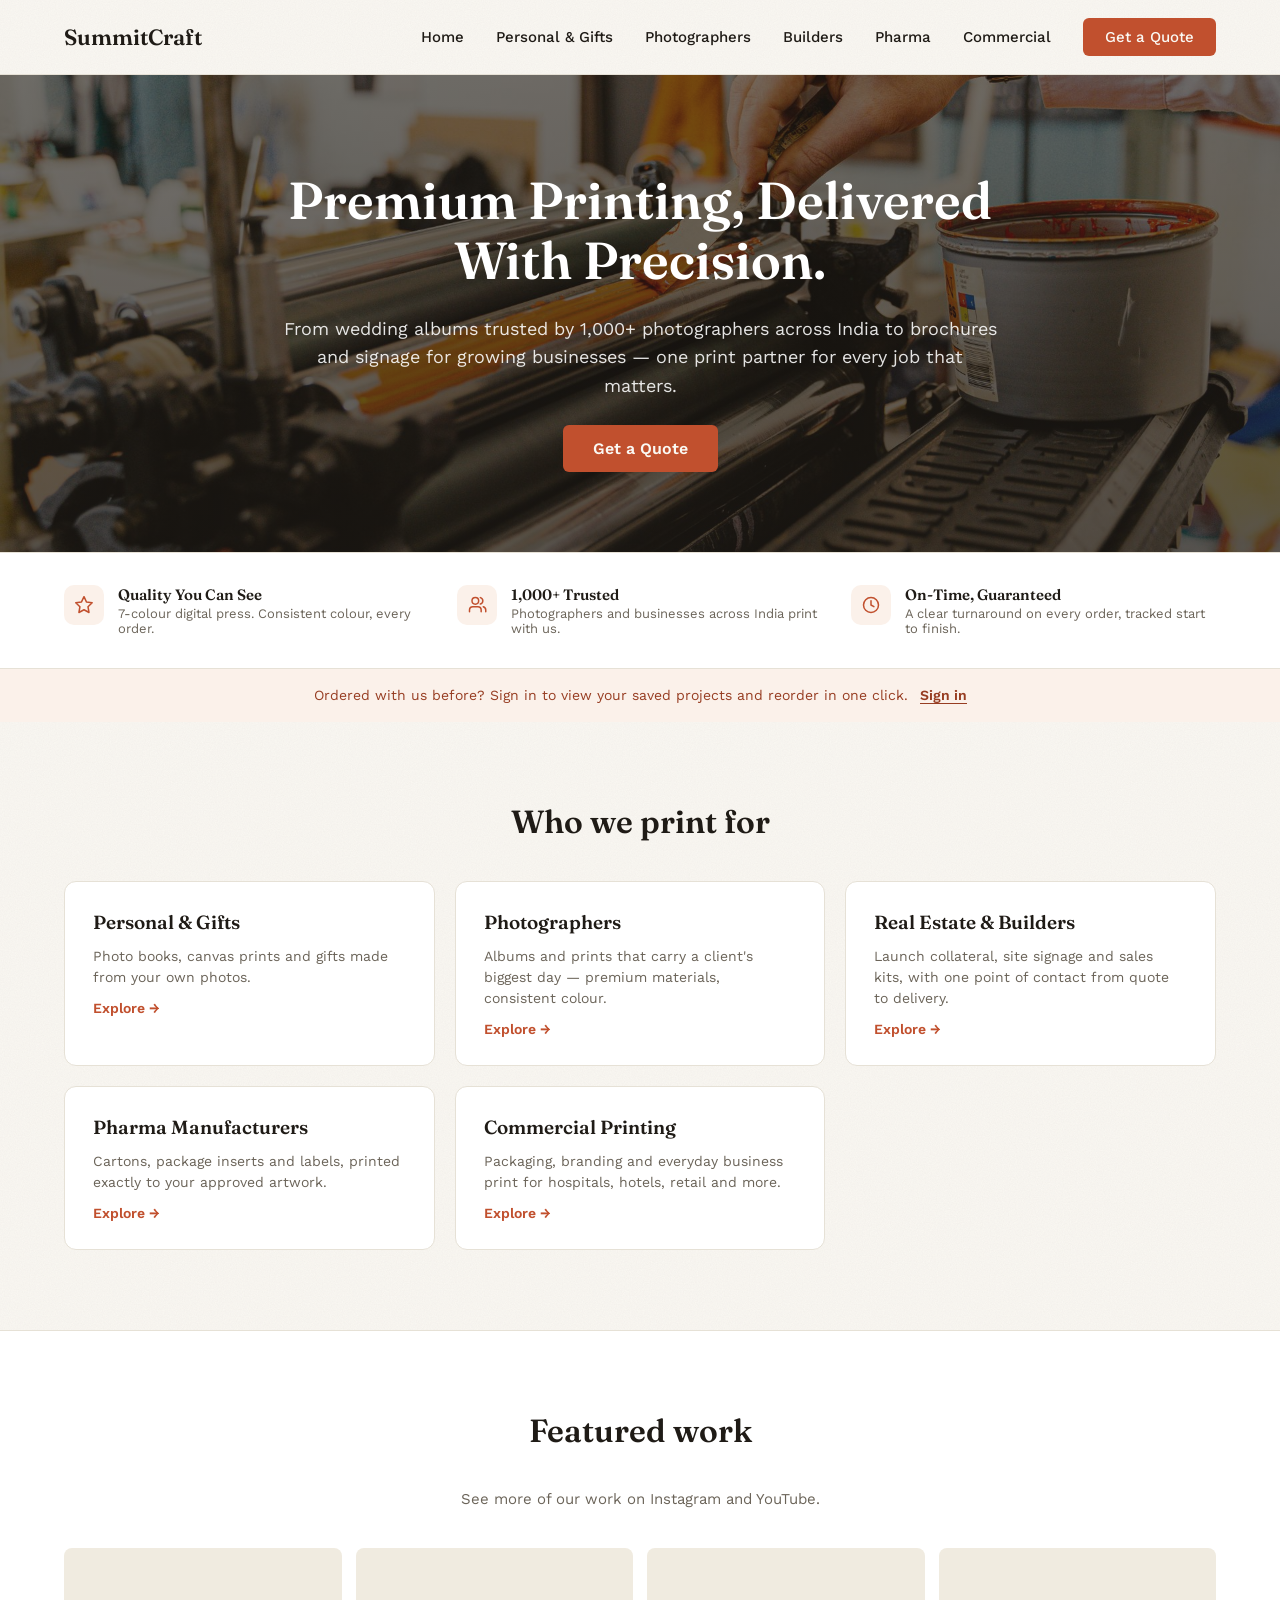
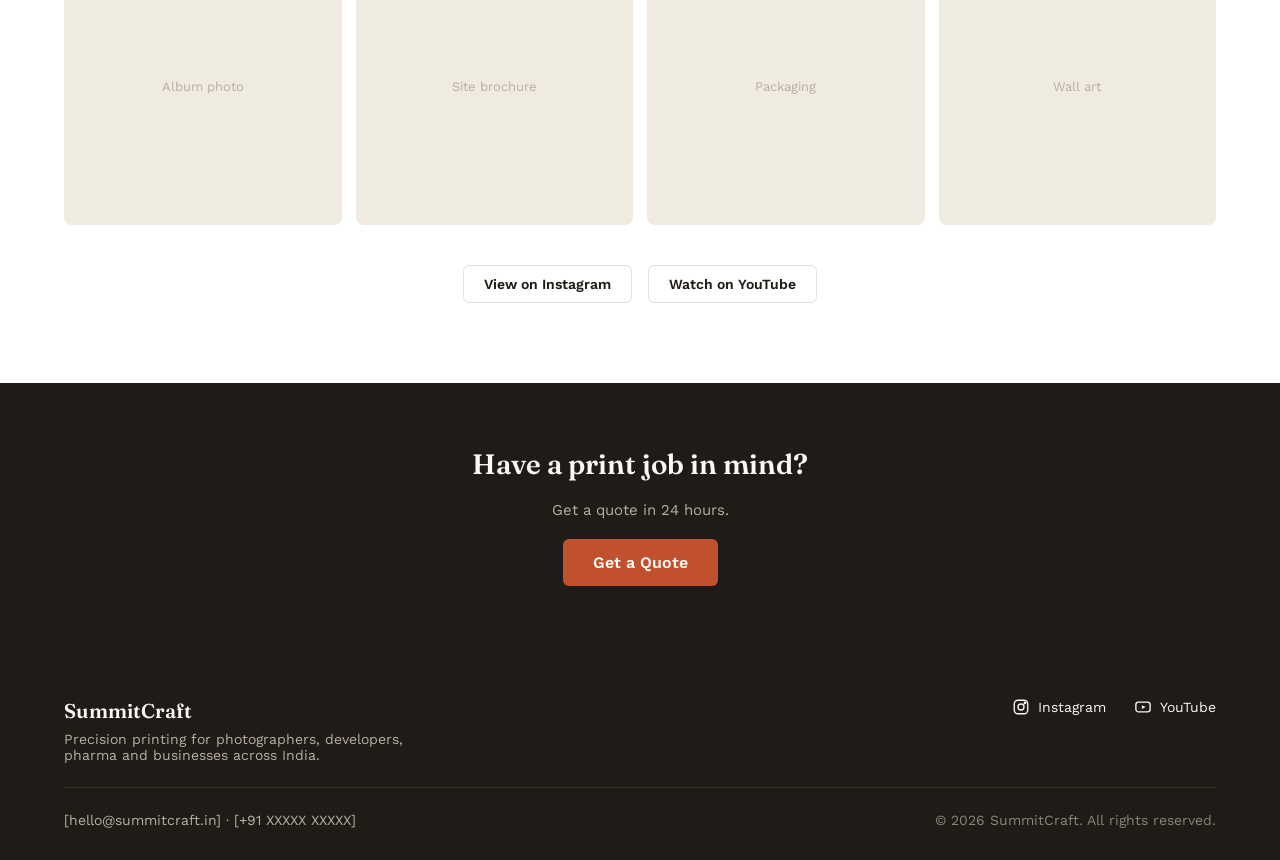
==== commit c4b7a9f2: "Merge Pharma Manufacturers page" ====
--- a/index.html
+++ b/index.html
@@ -15,6 +15,7 @@
     <a href="personal.html">Personal &amp; Gifts</a>
     <a href="photographers.html">Photographers</a>
     <a href="builders.html">Builders</a>
+    <a href="pharma.html">Pharma</a>
     <a href="commercial.html">Commercial</a>
     <a href="quote.html" class="cta">Get a Quote</a>
   </nav>
@@ -71,6 +72,11 @@
         <div class="card-desc">Launch collateral, site signage and sales kits, with one point of contact from quote to delivery.</div>
         <span class="card-link">Explore &rarr;</span>
       </a>
+      <a href="pharma.html" class="card">
+        <div class="card-title display">Pharma Manufacturers</div>
+        <div class="card-desc">Cartons, package inserts and labels, printed exactly to your approved artwork.</div>
+        <span class="card-link">Explore &rarr;</span>
+      </a>
       <a href="commercial.html" class="card">
         <div class="card-title display">Commercial Printing</div>
         <div class="card-desc">Packaging, branding and everyday business print for hospitals, hotels, retail and more.</div>
@@ -107,7 +113,7 @@
   <div class="footer-top">
     <div class="footer-brand">
       <div class="footer-brand-name">SummitCraft</div>
-      <div class="footer-tagline">Precision printing for photographers, developers and businesses across India.</div>
+      <div class="footer-tagline">Precision printing for photographers, developers, pharma and businesses across India.</div>
     </div>
     <div class="footer-links">
       <a href="#" aria-label="Instagram" class="footer-link"><svg width="18" height="18" viewBox="0 0 24 24" fill="none" stroke="currentColor" stroke-width="1.8"><rect x="3" y="3" width="18" height="18" rx="5"/><circle cx="12" cy="12" r="4"/><circle cx="17.3" cy="6.7" r="1"/></svg>Instagram</a>
--- a/styles.css
+++ b/styles.css
@@ -133,7 +133,7 @@
 .section-inner { max-width: 1160px; width: 100%; display: flex; flex-direction: column; gap: 40px; }
 
 /* Cards (who we print for) */
-.card-grid { display: grid; grid-template-columns: repeat(4, minmax(0, 1fr)); gap: 20px; }
+.card-grid { display: grid; grid-template-columns: repeat(3, minmax(0, 1fr)); gap: 20px; }
 .card {
   background: var(--surface); border: 1px solid var(--border); border-radius: 12px;
   padding: 28px; display: flex; flex-direction: column; gap: 12px; transition: border-color .15s;
@@ -220,6 +220,9 @@
 }
 .step-title { font-size: 12px; color: var(--text); font-weight: 600; }
 .step-desc { font-size: 11px; color: var(--muted-2); }
+.steps-lg { gap: 24px; }
+.steps-lg .step-title { font-size: 15px; }
+.steps-lg .step-desc { font-size: 13px; line-height: 1.5; max-width: 220px; }
 
 .form-card { display: flex; flex-direction: column; gap: 18px; background: var(--surface); border: 1px solid var(--border); border-radius: 12px; padding: 32px; }
 .field { display: flex; flex-direction: column; gap: 6px; }
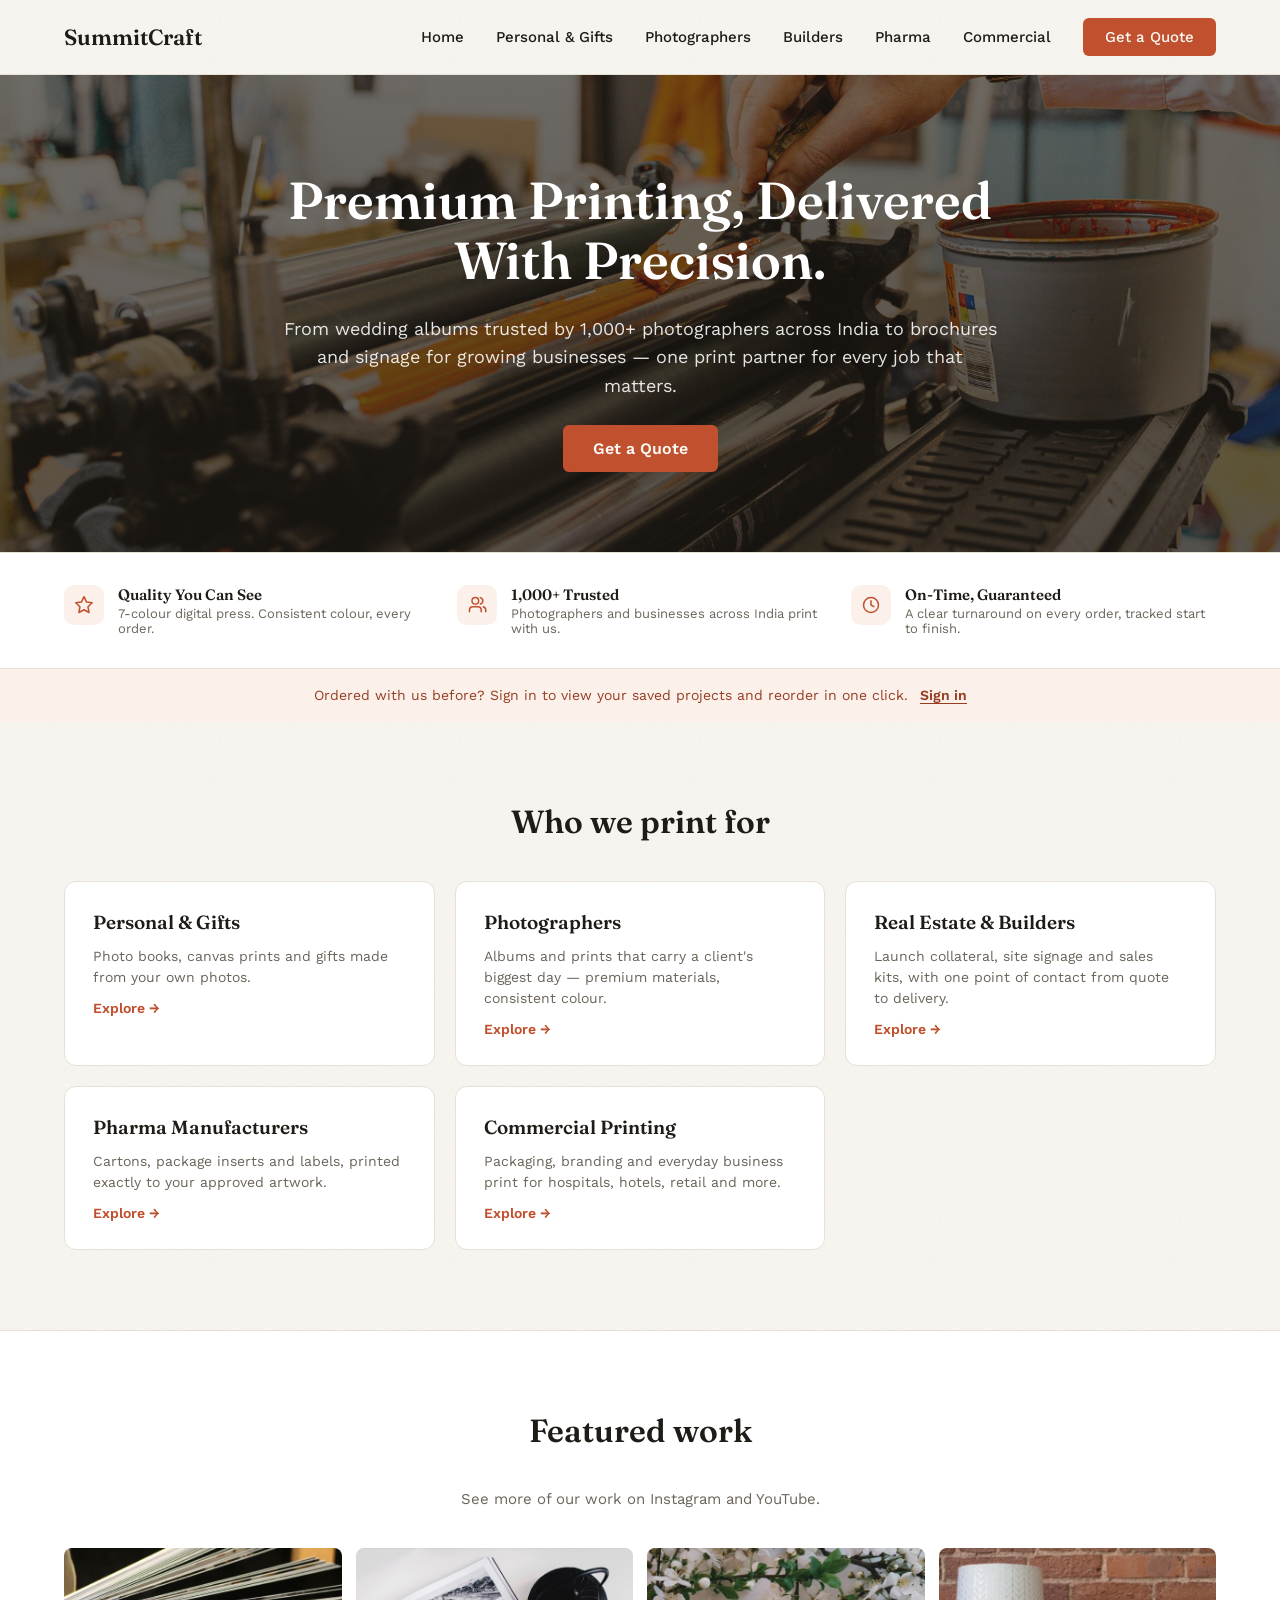
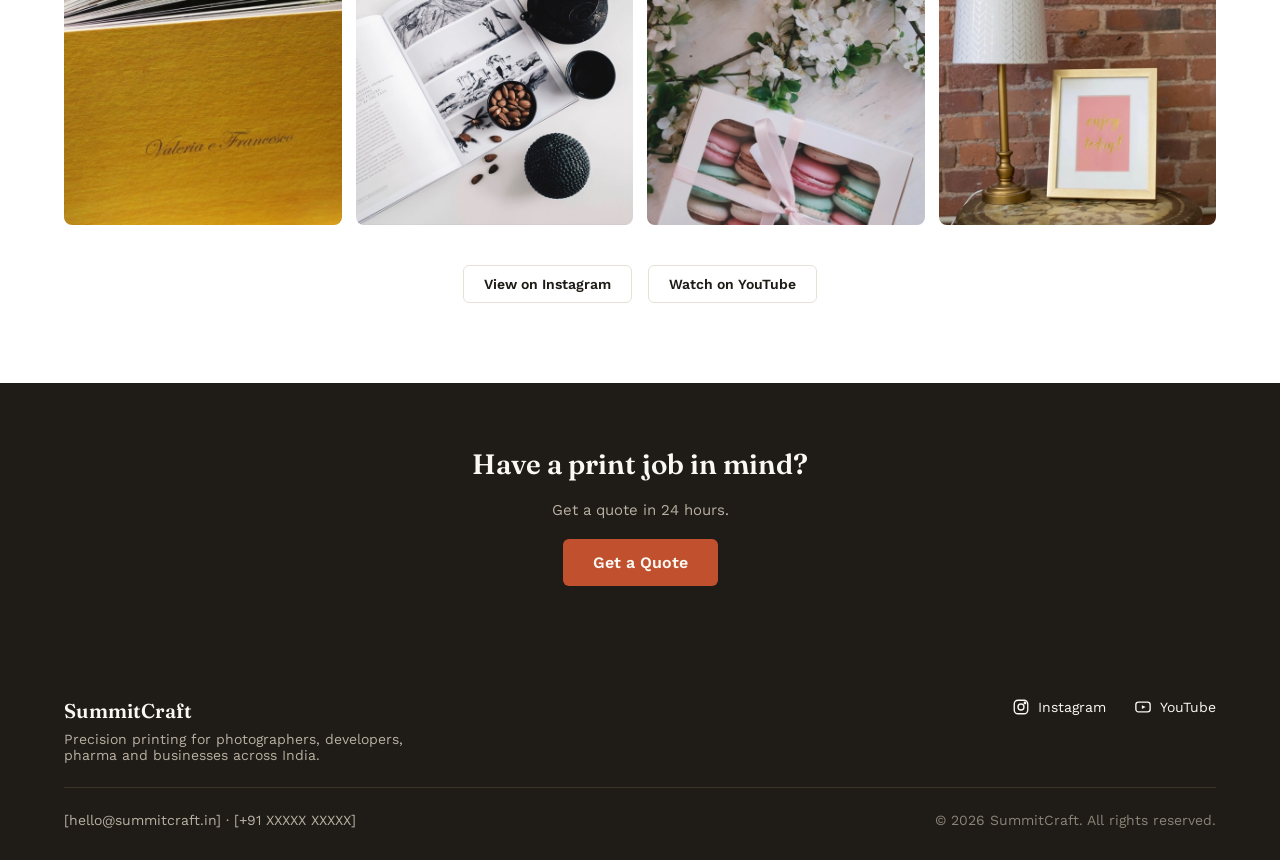
==== commit d135edd9: "Add photos to home page Featured work gallery Replaces the four placeholder tiles (album, brochure, " ====
--- a/index.html
+++ b/index.html
@@ -91,10 +91,10 @@
     <h2 class="display">Featured work</h2>
     <p style="margin:0;color:var(--muted);font-size:15px;">See more of our work on Instagram and YouTube.</p>
     <div class="gallery">
-      <div class="gtile square">Album photo</div>
-      <div class="gtile square">Site brochure</div>
-      <div class="gtile square">Packaging</div>
-      <div class="gtile square">Wall art</div>
+      <img class="gtile square" src="images/featured-album.jpg" alt="Linen-covered wedding album" loading="lazy">
+      <img class="gtile square" src="images/featured-brochure.jpg" alt="Open printed brochure" loading="lazy">
+      <img class="gtile square" src="images/featured-packaging.jpg" alt="Printed gift box with window" loading="lazy">
+      <img class="gtile square" src="images/featured-wall-art.jpg" alt="Framed print on a brick wall" loading="lazy">
     </div>
     <div style="display:flex;flex-wrap:wrap;gap:16px;justify-content:center;">
       <a href="#" style="color:var(--text);font-weight:600;font-size:14px;border:1px solid var(--border);padding:10px 20px;border-radius:6px;">View on Instagram</a>
--- a/styles.css
+++ b/styles.css
@@ -167,6 +167,7 @@
 }
 .gtile.tall { aspect-ratio: 3/4; }
 .gtile.square { aspect-ratio: 1; }
+img.gtile { display: block; width: 100%; height: auto; object-fit: cover; }
 
 /* FAQ */
 .faq-wrap { max-width: 760px; width: 100%; display: flex; flex-direction: column; }
